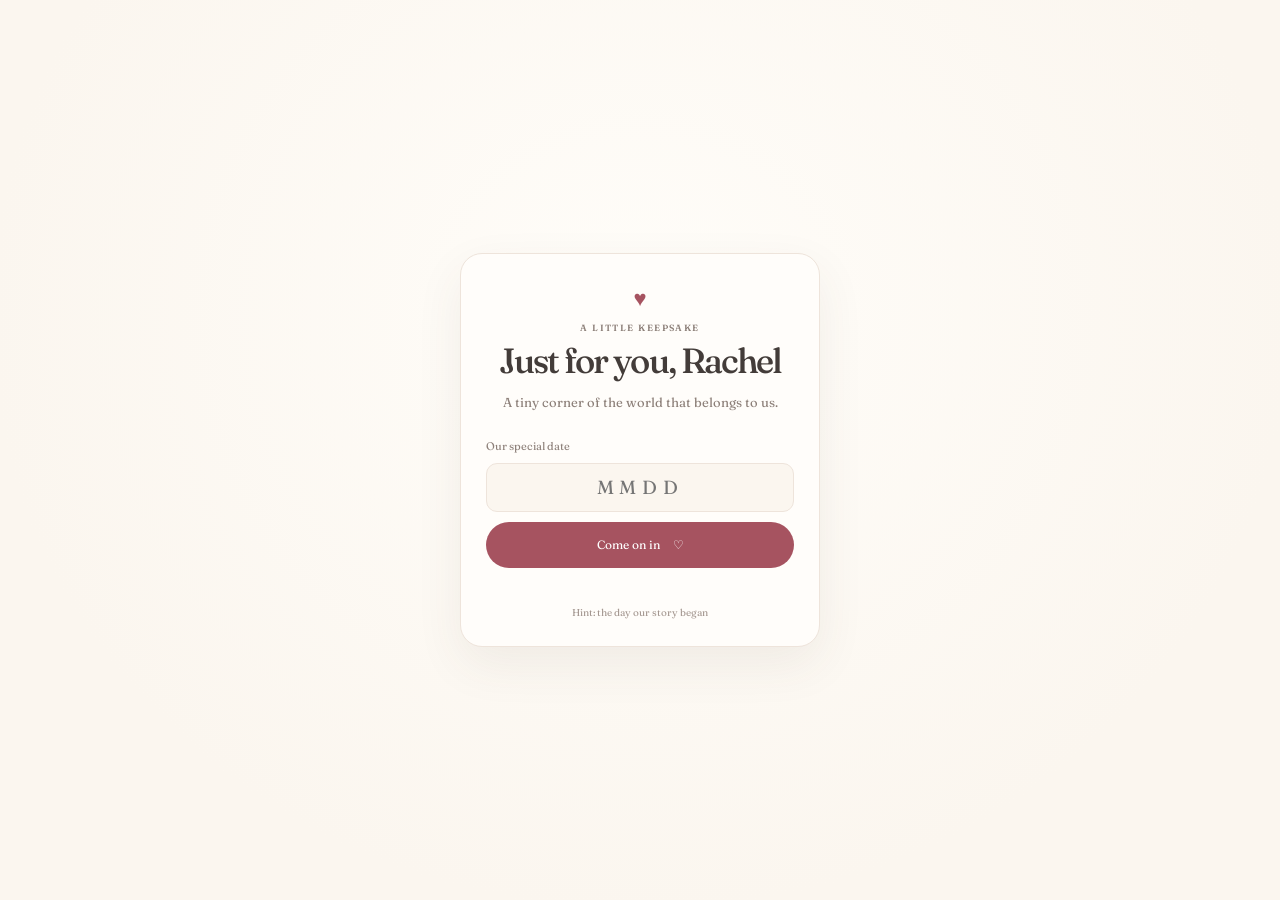
==== index.html @ b6e7bd26 "Add files via upload good" ====
<!doctype html><html lang="en"><head><meta charset="utf-8"><meta name="viewport" content="width=device-width,initial-scale=1,viewport-fit=cover"><meta name="robots" content="noindex,nofollow,noarchive"><meta name="theme-color" content="#fbf6ef"><link rel="manifest" href="manifest.webmanifest"><link rel="icon" href="heart.svg" type="image/svg+xml"><link rel="preconnect" href="https://fonts.googleapis.com"><link rel="preconnect" href="https://fonts.gstatic.com" crossorigin><link href="https://fonts.googleapis.com/css2?family=Caveat:wght@500;600&family=Fraunces:opsz,wght@9..144,400;9..144,500;9..144,600&display=swap" rel="stylesheet"><link rel="stylesheet" href="style.css"><title>A little love note for Rachel</title></head><body>
<div id="gate" class="gate"><div class="gate-card"><span class="tiny-heart">♥</span><p class="eyebrow">A LITTLE KEEPSAKE</p><h1>Just for you, Rachel</h1><p class="gate-copy">A tiny corner of the world that belongs to us.</p><form id="pass-form"><label for="passcode">Our special date</label><input id="passcode" type="password" inputmode="numeric" autocomplete="one-time-code" maxlength="4" placeholder="MMDD" required><button class="button primary" type="submit">Come on in <span>♡</span></button><p id="gate-error" class="error" aria-live="polite"></p></form><p class="gate-foot">Hint: the day our story began</p></div></div>
<div id="app" class="app hidden"><header class="topbar"><a class="wordmark" href="#home" aria-label="Home">r <span>♡</span> &amp; me</a><div class="top-actions"><button id="theme-toggle" class="icon-button" aria-label="Switch color theme">☾</button><button id="install-button" class="icon-button hidden" aria-label="Add to Home Screen">＋</button></div></header><main id="home"><section class="hero"><div class="hero-copy"><p class="eyebrow">A LITTLE PLACE FOR US</p><h1>Hi, Rachel <span class="wave">♡</span></h1><p class="intro">A pocketful of us, whenever you need it.</p></div><div class="days-badge"><span class="badge-heart">♥</span><strong id="days-together">—</strong><span>days together</span></div></section><section class="memory-section"><div class="section-heading"><div><p class="eyebrow">PULLED FROM OUR LITTLE ARCHIVE</p><h2>One of my favorite us moments</h2></div><span class="sparkle">✳</span></div><article id="polaroid" class="polaroid"><div class="photo-wrap"><img id="memory-image" src="" alt="A favorite memory of us"><span id="photo-placeholder" class="photo-placeholder hidden">Your first memory<small>Add your photos to the archive when you're ready</small></span></div><div class="polaroid-caption"><p id="memory-caption" class="handwritten"></p><div class="memory-meta"><time id="memory-date"></time><span id="memory-tag" class="tag"></span></div></div></article><button id="another-button" class="button secondary">Show me another <span>↗</span></button><p class="shuffle-note">A new little memory, every time you visit.</p></section><section class="love-reason"><span class="reason-flower">✿</span><div><p class="eyebrow">TODAY'S LITTLE REMINDER</p><p id="reason-text" class="reason-text"></p></div></section><section class="open-when"><div class="section-heading"><div><p class="eyebrow">A NOTE, WHENEVER YOU NEED ONE</p><h2>Open when…</h2></div><span class="envelope">✉</span></div><div class="note-list" id="note-list"></div><article id="note-paper" class="note-paper hidden"><button id="close-note" class="close-note" aria-label="Close note">×</button><p class="eyebrow">A NOTE FROM ME</p><h3 id="note-title"></h3><p id="note-content" class="note-content"></p><span class="note-signoff">Always yours, ♡</span></article></section><section class="countdown"><p class="eyebrow">OUR NEXT LITTLE MILESTONE</p><p id="countdown-text" class="countdown-text"></p><span class="countdown-heart">♡</span></section><footer><p>Made with all my heart, for you.</p><span>Since October 26, 2024 · <a href="admin.html">Our photo archive</a></span></footer></main><div id="anniversary-modal" class="modal hidden" role="dialog" aria-modal="true"><div class="heart-field"></div><div class="modal-card"><button id="close-modal" class="close-modal" aria-label="Close">×</button><span class="modal-heart">♥</span><p class="eyebrow">ANOTHER PAGE IN OUR STORY</p><h2 id="modal-title"></h2><p id="modal-copy"></p><button id="modal-done" class="button primary">Here's to us <span>♡</span></button></div></div><div id="toast" class="toast" role="status"></div></div><script src="memories.js"></script><script src="app.js"></script><script src="sw-register.js"></script></body></html>
---- style.css ----
:root{--cream:#fbf6ef;--paper:#fffdf9;--ink:#433c39;--muted:#8c7f78;--blush:#e9b4b5;--blush-deep:#a65360;--sage:#99aa91;--blue:#a6b8c6;--line:#eee4db;--shadow:0 18px 48px #51433c13;--font-body:'Fraunces',Georgia,serif;--font-hand:'Caveat',cursive}*{box-sizing:border-box}html{scroll-behavior:smooth}body{margin:0;background:var(--cream);color:var(--ink);font-family:var(--font-body);font-size:15px;-webkit-font-smoothing:antialiased}button,input{font:inherit}button{color:inherit;-webkit-tap-highlight-color:transparent}.hidden{display:none!important}.app{min-height:100svh;padding-bottom:env(safe-area-inset-bottom)}.topbar{height:60px;padding:0 22px;display:flex;align-items:center;justify-content:space-between;max-width:740px;margin:auto}.wordmark{text-decoration:none;color:var(--ink);font-size:17px;font-weight:600;letter-spacing:-.04em}.wordmark span{color:var(--blush-deep)}.top-actions{display:flex;gap:8px}.icon-button{width:38px;height:38px;border:1px solid var(--line);border-radius:50%;background:var(--paper);font-size:18px;cursor:pointer}.app main{max-width:590px;margin:0 auto;padding:15px 22px 40px}.hero{display:flex;align-items:center;justify-content:space-between;padding:28px 1px 32px;gap:12px}.eyebrow{margin:0 0 8px;color:var(--muted);font-size:9px;font-weight:600;letter-spacing:.16em}.hero h1,.gate h1{font-size:clamp(34px,9vw,48px);font-weight:500;letter-spacing:-.055em;line-height:1.05;margin:0}.wave{color:var(--blush-deep);font-size:.7em}.intro{font-size:13px;color:var(--muted);margin:10px 0 0}.days-badge{flex:0 0 83px;width:83px;height:83px;border-radius:50%;background:#f2e4df;display:flex;flex-direction:column;align-items:center;justify-content:center;transform:rotate(6deg);color:var(--blush-deep);line-height:1.1}.badge-heart{font-size:12px}.days-badge strong{font-size:24px;font-weight:500}.days-badge span:last-child{font-size:8px;letter-spacing:.03em}.memory-section{text-align:center}.section-heading{display:flex;align-items:center;justify-content:space-between;text-align:left;margin:0 2px 17px}.section-heading h2{font-size:22px;line-height:1.15;font-weight:500;letter-spacing:-.04em;margin:0}.sparkle,.envelope{color:var(--sage);font-size:24px}.polaroid{width:min(100%,330px);background:var(--paper);padding:12px 12px 14px;margin:0 auto 21px;box-shadow:var(--shadow);transform:rotate(-1.8deg);transition:transform .3s ease}.polaroid.swap{transform:rotate(1.6deg) scale(.99)}.photo-wrap{position:relative;width:100%;aspect-ratio:1/1.03;background:#e8e1d8;overflow:hidden}.photo-wrap img{width:100%;height:100%;object-fit:cover;display:block}.photo-placeholder{position:absolute;inset:0;display:grid;place-content:center;text-align:center;color:#776b63;background:linear-gradient(145deg,#e7d6d1,#c9d5ce);font-family:var(--font-hand);font-size:26px;line-height:1.1;padding:20px}.photo-placeholder small{font-family:var(--font-body);font-size:10px;margin-top:12px;line-height:1.5;max-width:200px}.polaroid-caption{text-align:left;padding:12px 3px 0}.handwritten{font-family:var(--font-hand);font-size:25px;line-height:1.1;margin:0 0 12px;color:#514744}.memory-meta{display:flex;justify-content:space-between;align-items:center;color:var(--muted);font-size:9px;gap:12px}.tag{border-radius:99px;background:#e8eee6;color:#596952;padding:5px 9px;font-size:8px;letter-spacing:.04em}.button{border:0;border-radius:99px;padding:13px 20px;min-height:46px;cursor:pointer;transition:transform .15s,filter .15s}.button:active{transform:scale(.97)}.button span{margin-left:10px}.secondary{background:#e9eeea;color:#526350;font-size:12px}.shuffle-note{font-size:10px;color:var(--muted);margin:10px 0 0}.love-reason{display:flex;gap:15px;align-items:center;margin:46px 0 45px;padding:19px 18px;border:1px solid #e8e3d9;border-radius:16px;background:#f4f1e9}.reason-flower{font-size:26px;color:var(--sage)}.reason-text{font-family:var(--font-hand);font-size:23px;line-height:1.12;margin:0;color:#5d6656}.open-when{margin-bottom:40px}.open-when .section-heading{margin-bottom:15px}.envelope{color:#b67981}.note-list{display:grid;gap:9px}.note-button{width:100%;border:1px solid var(--line);background:var(--paper);border-radius:13px;padding:14px 15px;text-align:left;display:flex;align-items:center;justify-content:space-between;font-size:13px;cursor:pointer;box-shadow:0 3px 10px #51433c06}.note-button span:first-child:before{content:'♡';color:#bd8388;margin-right:12px}.note-button span:last-child{color:var(--muted);font-size:18px}.note-paper{position:relative;margin-top:14px;background:#f2ebdd;padding:23px 21px 20px;border-radius:3px;box-shadow:0 8px 25px #51433c12;animation:paperIn .25s ease}.close-note,.close-modal{position:absolute;right:13px;top:10px;border:0;background:none;font-size:23px;color:var(--muted);cursor:pointer}.note-paper h3{font-family:var(--font-hand);font-size:28px;font-weight:500;margin:0 0 9px}.note-content{font-size:14px;line-height:1.7;margin:0}.note-signoff{display:block;text-align:right;font-family:var(--font-hand);font-size:21px;color:var(--blush-deep);margin-top:14px}.countdown{position:relative;text-align:center;border-top:1px solid var(--line);border-bottom:1px solid var(--line);padding:22px 35px;margin:40px 0 25px}.countdown-text{font-size:16px;margin:0}.countdown-text strong{font-weight:600;color:var(--blush-deep)}.countdown-heart{position:absolute;right:8px;bottom:17px;color:var(--blush);font-size:22px}footer{text-align:center;padding:10px 0 24px;color:var(--muted)}footer p{font-family:var(--font-hand);font-size:22px;margin:0 0 5px;color:#70655f}footer span{font-size:9px}footer a{color:inherit}.gate{position:fixed;inset:0;z-index:20;background:radial-gradient(ellipse at 50% 35%,#fffdf9 0,#fbf6ef 72%);display:grid;place-items:center;padding:24px;padding-bottom:calc(24px + env(safe-area-inset-bottom))}.gate-card{width:min(100%,360px);text-align:center;padding:30px 25px 27px;border:1px solid var(--line);border-radius:22px;background:#fffdfa;box-shadow:var(--shadow)}.tiny-heart{font-size:22px;color:var(--blush-deep)}.gate .eyebrow{margin:10px 0 10px}.gate h1{font-size:35px}.gate-copy{color:var(--muted);font-size:13px;line-height:1.6;margin:12px 0 26px}.gate form{display:grid;gap:10px;text-align:left}.gate label{font-size:11px;color:var(--muted)}.gate input{height:49px;border:1px solid var(--line);border-radius:11px;background:var(--cream);padding:0 15px;text-align:center;letter-spacing:.3em;font-size:19px;color:var(--ink);outline:none}.gate input:focus{border-color:var(--blush)}.primary{background:var(--blush-deep);color:#fff;font-size:12px}.error{min-height:15px;margin:0;text-align:center;color:#a65360;font-size:11px}.gate-foot{margin:13px 0 0;color:#a49790;font-size:10px}.modal{position:fixed;inset:0;z-index:15;background:#433c39a8;display:grid;place-items:center;padding:25px;overflow:hidden}.modal-card{position:relative;z-index:2;width:min(100%,355px);border-radius:22px;background:var(--paper);box-shadow:0 22px 65px #241d1b40;text-align:center;padding:38px 24px 27px;animation:paperIn .35s ease}.modal-heart{display:block;font-size:33px;color:var(--blush-deep);margin-bottom:13px}.modal-card h2{font-size:30px;font-weight:500;letter-spacing:-.04em;margin:7px 0 9px}.modal-card>p:not(.eyebrow){color:var(--muted);font-size:13px;line-height:1.7;margin:0 auto 22px;max-width:255px}.modal-card .button{min-width:160px}.heart-field{position:absolute;inset:0;pointer-events:none;overflow:hidden}.float-heart{position:absolute;bottom:-30px;color:#f5c5c6;opacity:0;animation:floatUp 4.5s ease-in forwards}.toast{position:fixed;bottom:calc(20px + env(safe-area-inset-bottom));left:50%;transform:translate(-50%,15px);padding:10px 16px;background:#433c39;color:white;border-radius:99px;font-size:11px;opacity:0;transition:.25s;pointer-events:none;white-space:nowrap}.toast.show{opacity:1;transform:translate(-50%,0)}@keyframes floatUp{0%{transform:translateY(0) rotate(0);opacity:0}15%{opacity:.75}100%{transform:translateY(-110vh) rotate(40deg);opacity:0}}@keyframes paperIn{from{opacity:0;transform:translateY(8px)}to{opacity:1;transform:translateY(0)}}
body.dark{--cream:#242321;--paper:#302d2b;--ink:#f4ece4;--muted:#b7a99f;--line:#48413d;--shadow:0 18px 48px #0003;--blush-deep:#e19ba2}body.dark .wordmark{color:var(--ink)}body.dark .days-badge{background:#493b3c}body.dark .tag{background:#3b493b;color:#c4d4ba}body.dark .love-reason{background:#30342e;border-color:#45473f}body.dark .reason-text{color:#d1dbc7}body.dark .secondary{background:#394139;color:#d4dfcc}body.dark .photo-placeholder{background:linear-gradient(145deg,#5b484b,#45534d);color:#f3e7dc}body.dark .note-paper{background:#39332b}body.dark .gate{background:#242321}body.dark .gate-card{background:#302d2b}body.dark .gate input{background:#242321;color:var(--ink)}@media(min-width:650px){.topbar{height:72px}.app main{padding-top:30px}.hero{padding-top:26px}.polaroid{width:350px}}
@media(prefers-reduced-motion:reduce){*,*::before,*::after{animation-duration:.01ms!important;animation-iteration-count:1!important;scroll-behavior:auto!important;transition-duration:.01ms!important}}
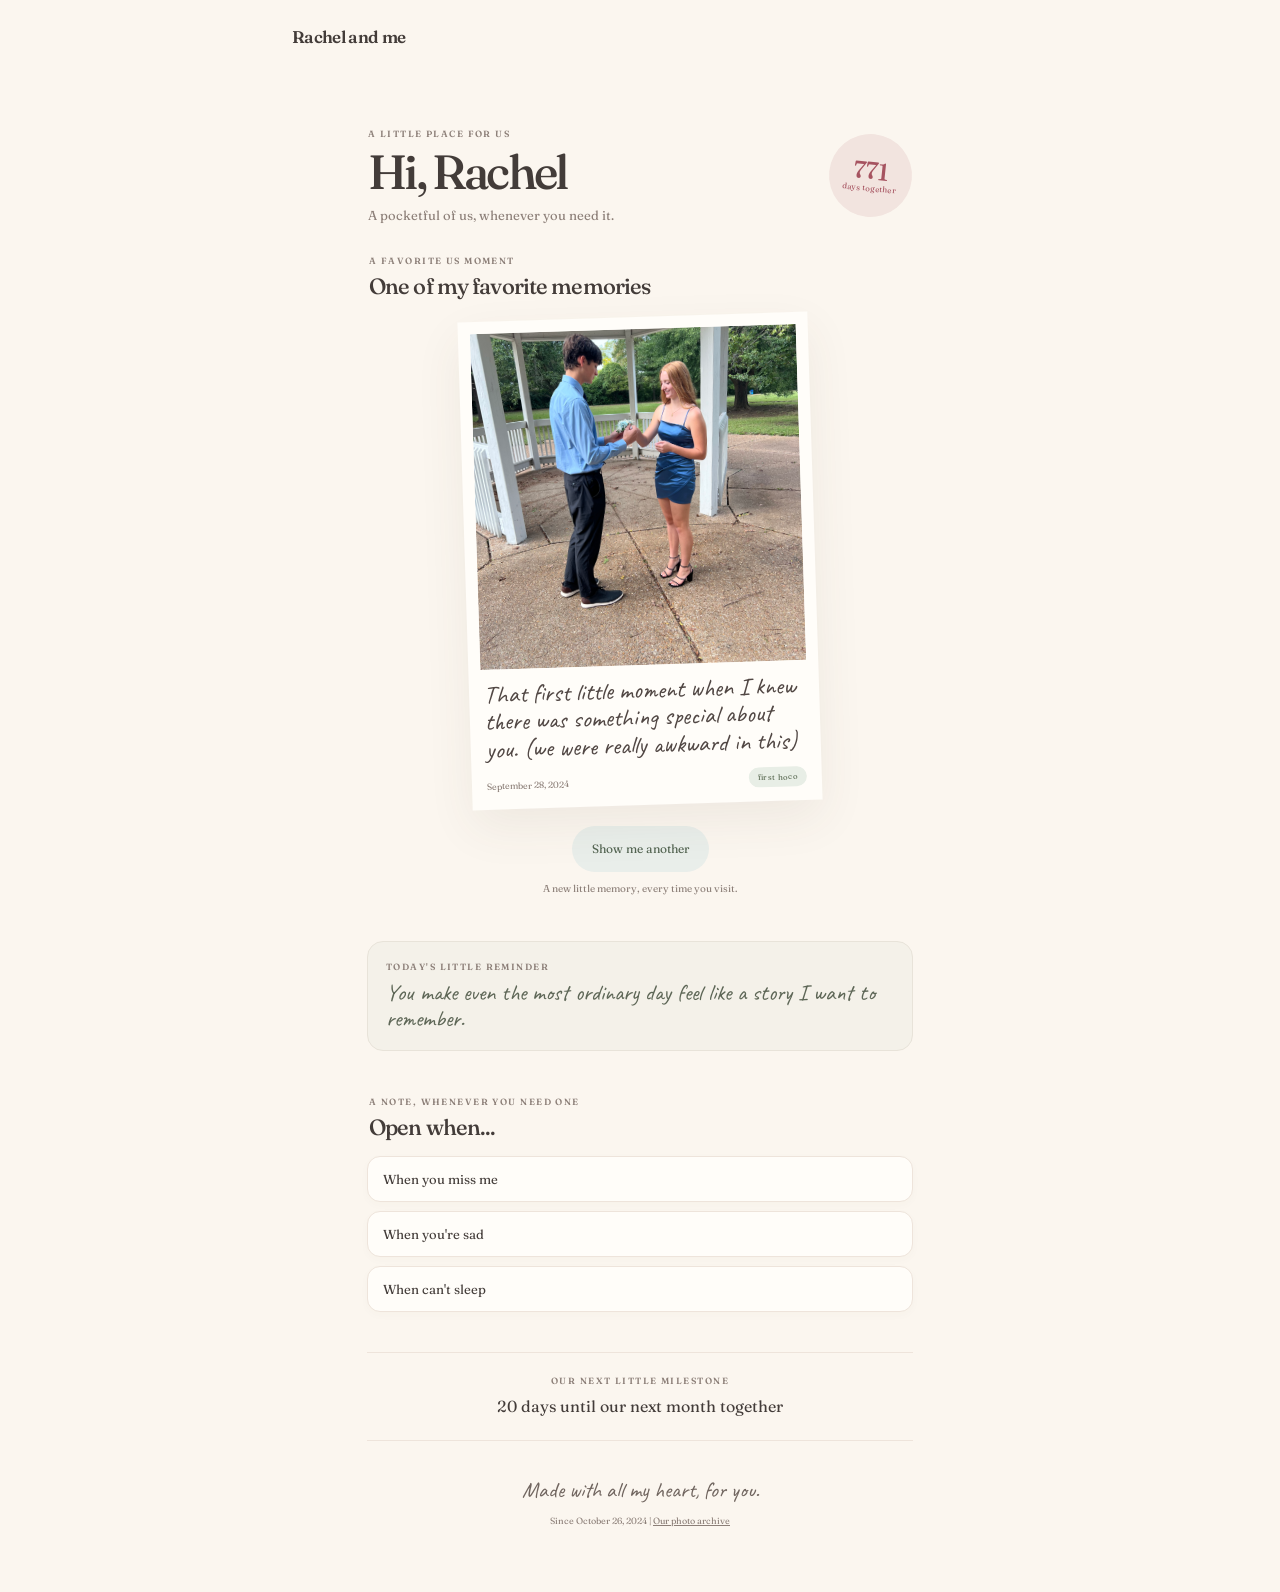
==== commit 9f70be81: "done" ====
--- a/index.html
+++ b/index.html
@@ -1,5 +1,88 @@
-<!doctype html><html lang="en"><head><meta charset="utf-8"><meta name="viewport" content="width=device-width,initial-scale=1,viewport-fit=cover"><meta name="robots" content="noindex,nofollow,noarchive"><meta name="theme-color" content="#fbf6ef"><link rel="manifest" href="manifest.webmanifest"><link rel="icon" href="heart.svg" type="image/svg+xml"><link rel="preconnect" href="https://fonts.googleapis.com"><link rel="preconnect" href="https://fonts.gstatic.com" crossorigin><link href="https://fonts.googleapis.com/css2?family=Caveat:wght@500;600&family=Fraunces:opsz,wght@9..144,400;9..144,500;9..144,600&display=swap" rel="stylesheet"><link rel="stylesheet" href="style.css"><title>A little love note for Rachel</title></head><body>
-<div id="gate" class="gate"><div class="gate-card"><span class="tiny-heart">♥</span><p class="eyebrow">A LITTLE KEEPSAKE</p><h1>Just for you, Rachel</h1><p class="gate-copy">A tiny corner of the world that belongs to us.</p><form id="pass-form"><label for="passcode">Our special date</label><input id="passcode" type="password" inputmode="numeric" autocomplete="one-time-code" maxlength="4" placeholder="MMDD" required><button class="button primary" type="submit">Come on in <span>♡</span></button><p id="gate-error" class="error" aria-live="polite"></p></form><p class="gate-foot">Hint: the day our story began</p></div></div>
-<div id="app" class="app hidden"><header class="topbar"><a class="wordmark" href="#home" aria-label="Home">r <span>♡</span> &amp; me</a><div class="top-actions"><button id="theme-toggle" class="icon-button" aria-label="Switch color theme">☾</button><button id="install-button" class="icon-button hidden" aria-label="Add to Home Screen">＋</button></div></header><main id="home"><section class="hero"><div class="hero-copy"><p class="eyebrow">A LITTLE PLACE FOR US</p><h1>Hi, Rachel <span class="wave">♡</span></h1><p class="intro">A pocketful of us, whenever you need it.</p></div><div class="days-badge"><span class="badge-heart">♥</span><strong id="days-together">—</strong><span>days together</span></div></section><section class="memory-section"><div class="section-heading"><div><p class="eyebrow">PULLED FROM OUR LITTLE ARCHIVE</p><h2>One of my favorite us moments</h2></div><span class="sparkle">✳</span></div><article id="polaroid" class="polaroid"><div class="photo-wrap"><img id="memory-image" src="" alt="A favorite memory of us"><span id="photo-placeholder" class="photo-placeholder hidden">Your first memory<small>Add your photos to the archive when you're ready</small></span></div><div class="polaroid-caption"><p id="memory-caption" class="handwritten"></p><div class="memory-meta"><time id="memory-date"></time><span id="memory-tag" class="tag"></span></div></div></article><button id="another-button" class="button secondary">Show me another <span>↗</span></button><p class="shuffle-note">A new little memory, every time you visit.</p></section><section class="love-reason"><span class="reason-flower">✿</span><div><p class="eyebrow">TODAY'S LITTLE REMINDER</p><p id="reason-text" class="reason-text"></p></div></section><section class="open-when"><div class="section-heading"><div><p class="eyebrow">A NOTE, WHENEVER YOU NEED ONE</p><h2>Open when…</h2></div><span class="envelope">✉</span></div><div class="note-list" id="note-list"></div><article id="note-paper" class="note-paper hidden"><button id="close-note" class="close-note" aria-label="Close note">×</button><p class="eyebrow">A NOTE FROM ME</p><h3 id="note-title"></h3><p id="note-content" class="note-content"></p><span class="note-signoff">Always yours, ♡</span></article></section><section class="countdown"><p class="eyebrow">OUR NEXT LITTLE MILESTONE</p><p id="countdown-text" class="countdown-text"></p><span class="countdown-heart">♡</span></section><footer><p>Made with all my heart, for you.</p><span>Since October 26, 2024 · <a href="admin.html">Our photo archive</a></span></footer></main><div id="anniversary-modal" class="modal hidden" role="dialog" aria-modal="true"><div class="heart-field"></div><div class="modal-card"><button id="close-modal" class="close-modal" aria-label="Close">×</button><span class="modal-heart">♥</span><p class="eyebrow">ANOTHER PAGE IN OUR STORY</p><h2 id="modal-title"></h2><p id="modal-copy"></p><button id="modal-done" class="button primary">Here's to us <span>♡</span></button></div></div><div id="toast" class="toast" role="status"></div></div><script src="memories.js"></script><script src="app.js"></script><script src="sw-register.js"></script></body></html>
+<!doctype html>
+<html lang="en">
+<head>
+  <meta charset="utf-8">
+  <meta name="viewport" content="width=device-width,initial-scale=1,viewport-fit=cover">
+  <meta name="robots" content="noindex,nofollow,noarchive">
+  <meta name="theme-color" content="#fbf6ef">
+  <link rel="manifest" href="manifest.webmanifest">
+  <link rel="icon" href="heart.svg" type="image/svg+xml">
+  <link rel="preconnect" href="https://fonts.googleapis.com">
+  <link rel="preconnect" href="https://fonts.gstatic.com" crossorigin>
+  <link href="https://fonts.googleapis.com/css2?family=Caveat:wght@500;600&family=Fraunces:opsz,wght@9..144,400;9..144,500;9..144,600&display=swap" rel="stylesheet">
+  <link rel="stylesheet" href="style.css">
+  <title>A little love note for Rachel</title>
+</head>
+<body>
+  <div id="app" class="app">
+    <header class="topbar">
+      <a class="wordmark" href="#home" aria-label="Home">Rachel and me</a>
+      <button id="install-button" class="install-button hidden" aria-label="Install this keepsake">Add to Home Screen</button>
+    </header>
+    <main id="home">
+      <section class="hero">
+        <div class="hero-copy">
+          <p class="eyebrow">A LITTLE PLACE FOR US</p>
+          <h1>Hi, Rachel</h1>
+          <p class="intro">A pocketful of us, whenever you need it.</p>
+        </div>
+        <div class="days-badge"><strong id="days-together">-</strong><span>days together</span></div>
+      </section>
+      <section class="memory-section">
+        <div class="section-heading">
+          <div><p class="eyebrow">A FAVORITE US MOMENT</p><h2>One of my favorite memories</h2></div>
+        </div>
+        <article id="polaroid" class="polaroid">
+          <div class="photo-wrap">
+            <img id="memory-image" src="" alt="A favorite memory of us">
+            <span id="photo-placeholder" class="photo-placeholder hidden">Your first memory<small>Add photos to the archive when you are ready</small></span>
+          </div>
+          <div class="polaroid-caption">
+            <p id="memory-caption" class="handwritten"></p>
+            <div class="memory-meta"><time id="memory-date"></time><span id="memory-tag" class="tag"></span></div>
+          </div>
+        </article>
+        <button id="another-button" class="button secondary">Show me another</button>
+        <p class="shuffle-note">A new little memory, every time you visit.</p>
+      </section>
+      <section class="love-reason">
+        <div><p class="eyebrow">TODAY'S LITTLE REMINDER</p><p id="reason-text" class="reason-text"></p></div>
+      </section>
+      <section class="open-when">
+        <div class="section-heading">
+          <div><p class="eyebrow">A NOTE, WHENEVER YOU NEED ONE</p><h2>Open when...</h2></div>
+        </div>
+        <div class="note-list" id="note-list"></div>
+        <article id="note-paper" class="note-paper hidden">
+          <button id="close-note" class="close-note" aria-label="Close note">Close</button>
+          <p class="eyebrow">A NOTE FROM ME</p><h3 id="note-title"></h3>
+          <p id="note-content" class="note-content"></p>
+          <span class="note-signoff">Always yours</span>
+        </article>
+      </section>
+      <section class="countdown">
+        <p class="eyebrow">OUR NEXT LITTLE MILESTONE</p>
+        <p id="countdown-text" class="countdown-text"></p>
+      </section>
+      <footer>
+        <p>Made with all my heart, for you.</p>
+        <span>Since October 26, 2024 | <a href="admin.html">Our photo archive</a></span>
+      </footer>
+    </main>
+    <div id="anniversary-modal" class="modal hidden" role="dialog" aria-modal="true" aria-labelledby="modal-title">
+      <div class="heart-field" aria-hidden="true"></div>
+      <div class="modal-card">
+        <button id="close-modal" class="close-modal" aria-label="Close anniversary message">Close</button>
+        <p class="eyebrow">ANOTHER PAGE IN OUR STORY</p>
+        <h2 id="modal-title"></h2><p id="modal-copy"></p>
+        <button id="modal-done" class="button primary">Here's to us</button>
+      </div>
+    </div>
+    <div id="toast" class="toast" role="status"></div>
+  </div>
+  <script src="memories.js"></script>
+  <script src="app.js"></script>
+  <script src="sw-register.js"></script>
+</body>
+</html>
 
-
--- a/style.css
+++ b/style.css
@@ -1,3 +1,232 @@
-:root{--cream:#fbf6ef;--paper:#fffdf9;--ink:#433c39;--muted:#8c7f78;--blush:#e9b4b5;--blush-deep:#a65360;--sage:#99aa91;--blue:#a6b8c6;--line:#eee4db;--shadow:0 18px 48px #51433c13;--font-body:'Fraunces',Georgia,serif;--font-hand:'Caveat',cursive}*{box-sizing:border-box}html{scroll-behavior:smooth}body{margin:0;background:var(--cream);color:var(--ink);font-family:var(--font-body);font-size:15px;-webkit-font-smoothing:antialiased}button,input{font:inherit}button{color:inherit;-webkit-tap-highlight-color:transparent}.hidden{display:none!important}.app{min-height:100svh;padding-bottom:env(safe-area-inset-bottom)}.topbar{height:60px;padding:0 22px;display:flex;align-items:center;justify-content:space-between;max-width:740px;margin:auto}.wordmark{text-decoration:none;color:var(--ink);font-size:17px;font-weight:600;letter-spacing:-.04em}.wordmark span{color:var(--blush-deep)}.top-actions{display:flex;gap:8px}.icon-button{width:38px;height:38px;border:1px solid var(--line);border-radius:50%;background:var(--paper);font-size:18px;cursor:pointer}.app main{max-width:590px;margin:0 auto;padding:15px 22px 40px}.hero{display:flex;align-items:center;justify-content:space-between;padding:28px 1px 32px;gap:12px}.eyebrow{margin:0 0 8px;color:var(--muted);font-size:9px;font-weight:600;letter-spacing:.16em}.hero h1,.gate h1{font-size:clamp(34px,9vw,48px);font-weight:500;letter-spacing:-.055em;line-height:1.05;margin:0}.wave{color:var(--blush-deep);font-size:.7em}.intro{font-size:13px;color:var(--muted);margin:10px 0 0}.days-badge{flex:0 0 83px;width:83px;height:83px;border-radius:50%;background:#f2e4df;display:flex;flex-direction:column;align-items:center;justify-content:center;transform:rotate(6deg);color:var(--blush-deep);line-height:1.1}.badge-heart{font-size:12px}.days-badge strong{font-size:24px;font-weight:500}.days-badge span:last-child{font-size:8px;letter-spacing:.03em}.memory-section{text-align:center}.section-heading{display:flex;align-items:center;justify-content:space-between;text-align:left;margin:0 2px 17px}.section-heading h2{font-size:22px;line-height:1.15;font-weight:500;letter-spacing:-.04em;margin:0}.sparkle,.envelope{color:var(--sage);font-size:24px}.polaroid{width:min(100%,330px);background:var(--paper);padding:12px 12px 14px;margin:0 auto 21px;box-shadow:var(--shadow);transform:rotate(-1.8deg);transition:transform .3s ease}.polaroid.swap{transform:rotate(1.6deg) scale(.99)}.photo-wrap{position:relative;width:100%;aspect-ratio:1/1.03;background:#e8e1d8;overflow:hidden}.photo-wrap img{width:100%;height:100%;object-fit:cover;display:block}.photo-placeholder{position:absolute;inset:0;display:grid;place-content:center;text-align:center;color:#776b63;background:linear-gradient(145deg,#e7d6d1,#c9d5ce);font-family:var(--font-hand);font-size:26px;line-height:1.1;padding:20px}.photo-placeholder small{font-family:var(--font-body);font-size:10px;margin-top:12px;line-height:1.5;max-width:200px}.polaroid-caption{text-align:left;padding:12px 3px 0}.handwritten{font-family:var(--font-hand);font-size:25px;line-height:1.1;margin:0 0 12px;color:#514744}.memory-meta{display:flex;justify-content:space-between;align-items:center;color:var(--muted);font-size:9px;gap:12px}.tag{border-radius:99px;background:#e8eee6;color:#596952;padding:5px 9px;font-size:8px;letter-spacing:.04em}.button{border:0;border-radius:99px;padding:13px 20px;min-height:46px;cursor:pointer;transition:transform .15s,filter .15s}.button:active{transform:scale(.97)}.button span{margin-left:10px}.secondary{background:#e9eeea;color:#526350;font-size:12px}.shuffle-note{font-size:10px;color:var(--muted);margin:10px 0 0}.love-reason{display:flex;gap:15px;align-items:center;margin:46px 0 45px;padding:19px 18px;border:1px solid #e8e3d9;border-radius:16px;background:#f4f1e9}.reason-flower{font-size:26px;color:var(--sage)}.reason-text{font-family:var(--font-hand);font-size:23px;line-height:1.12;margin:0;color:#5d6656}.open-when{margin-bottom:40px}.open-when .section-heading{margin-bottom:15px}.envelope{color:#b67981}.note-list{display:grid;gap:9px}.note-button{width:100%;border:1px solid var(--line);background:var(--paper);border-radius:13px;padding:14px 15px;text-align:left;display:flex;align-items:center;justify-content:space-between;font-size:13px;cursor:pointer;box-shadow:0 3px 10px #51433c06}.note-button span:first-child:before{content:'♡';color:#bd8388;margin-right:12px}.note-button span:last-child{color:var(--muted);font-size:18px}.note-paper{position:relative;margin-top:14px;background:#f2ebdd;padding:23px 21px 20px;border-radius:3px;box-shadow:0 8px 25px #51433c12;animation:paperIn .25s ease}.close-note,.close-modal{position:absolute;right:13px;top:10px;border:0;background:none;font-size:23px;color:var(--muted);cursor:pointer}.note-paper h3{font-family:var(--font-hand);font-size:28px;font-weight:500;margin:0 0 9px}.note-content{font-size:14px;line-height:1.7;margin:0}.note-signoff{display:block;text-align:right;font-family:var(--font-hand);font-size:21px;color:var(--blush-deep);margin-top:14px}.countdown{position:relative;text-align:center;border-top:1px solid var(--line);border-bottom:1px solid var(--line);padding:22px 35px;margin:40px 0 25px}.countdown-text{font-size:16px;margin:0}.countdown-text strong{font-weight:600;color:var(--blush-deep)}.countdown-heart{position:absolute;right:8px;bottom:17px;color:var(--blush);font-size:22px}footer{text-align:center;padding:10px 0 24px;color:var(--muted)}footer p{font-family:var(--font-hand);font-size:22px;margin:0 0 5px;color:#70655f}footer span{font-size:9px}footer a{color:inherit}.gate{position:fixed;inset:0;z-index:20;background:radial-gradient(ellipse at 50% 35%,#fffdf9 0,#fbf6ef 72%);display:grid;place-items:center;padding:24px;padding-bottom:calc(24px + env(safe-area-inset-bottom))}.gate-card{width:min(100%,360px);text-align:center;padding:30px 25px 27px;border:1px solid var(--line);border-radius:22px;background:#fffdfa;box-shadow:var(--shadow)}.tiny-heart{font-size:22px;color:var(--blush-deep)}.gate .eyebrow{margin:10px 0 10px}.gate h1{font-size:35px}.gate-copy{color:var(--muted);font-size:13px;line-height:1.6;margin:12px 0 26px}.gate form{display:grid;gap:10px;text-align:left}.gate label{font-size:11px;color:var(--muted)}.gate input{height:49px;border:1px solid var(--line);border-radius:11px;background:var(--cream);padding:0 15px;text-align:center;letter-spacing:.3em;font-size:19px;color:var(--ink);outline:none}.gate input:focus{border-color:var(--blush)}.primary{background:var(--blush-deep);color:#fff;font-size:12px}.error{min-height:15px;margin:0;text-align:center;color:#a65360;font-size:11px}.gate-foot{margin:13px 0 0;color:#a49790;font-size:10px}.modal{position:fixed;inset:0;z-index:15;background:#433c39a8;display:grid;place-items:center;padding:25px;overflow:hidden}.modal-card{position:relative;z-index:2;width:min(100%,355px);border-radius:22px;background:var(--paper);box-shadow:0 22px 65px #241d1b40;text-align:center;padding:38px 24px 27px;animation:paperIn .35s ease}.modal-heart{display:block;font-size:33px;color:var(--blush-deep);margin-bottom:13px}.modal-card h2{font-size:30px;font-weight:500;letter-spacing:-.04em;margin:7px 0 9px}.modal-card>p:not(.eyebrow){color:var(--muted);font-size:13px;line-height:1.7;margin:0 auto 22px;max-width:255px}.modal-card .button{min-width:160px}.heart-field{position:absolute;inset:0;pointer-events:none;overflow:hidden}.float-heart{position:absolute;bottom:-30px;color:#f5c5c6;opacity:0;animation:floatUp 4.5s ease-in forwards}.toast{position:fixed;bottom:calc(20px + env(safe-area-inset-bottom));left:50%;transform:translate(-50%,15px);padding:10px 16px;background:#433c39;color:white;border-radius:99px;font-size:11px;opacity:0;transition:.25s;pointer-events:none;white-space:nowrap}.toast.show{opacity:1;transform:translate(-50%,0)}@keyframes floatUp{0%{transform:translateY(0) rotate(0);opacity:0}15%{opacity:.75}100%{transform:translateY(-110vh) rotate(40deg);opacity:0}}@keyframes paperIn{from{opacity:0;transform:translateY(8px)}to{opacity:1;transform:translateY(0)}}
-body.dark{--cream:#242321;--paper:#302d2b;--ink:#f4ece4;--muted:#b7a99f;--line:#48413d;--shadow:0 18px 48px #0003;--blush-deep:#e19ba2}body.dark .wordmark{color:var(--ink)}body.dark .days-badge{background:#493b3c}body.dark .tag{background:#3b493b;color:#c4d4ba}body.dark .love-reason{background:#30342e;border-color:#45473f}body.dark .reason-text{color:#d1dbc7}body.dark .secondary{background:#394139;color:#d4dfcc}body.dark .photo-placeholder{background:linear-gradient(145deg,#5b484b,#45534d);color:#f3e7dc}body.dark .note-paper{background:#39332b}body.dark .gate{background:#242321}body.dark .gate-card{background:#302d2b}body.dark .gate input{background:#242321;color:var(--ink)}@media(min-width:650px){.topbar{height:72px}.app main{padding-top:30px}.hero{padding-top:26px}.polaroid{width:350px}}
-@media(prefers-reduced-motion:reduce){*,*::before,*::after{animation-duration:.01ms!important;animation-iteration-count:1!important;scroll-behavior:auto!important;transition-duration:.01ms!important}}
+:root {
+  --cream: #fbf6ef;
+  --paper: #fffdf9;
+  --ink: #433c39;
+  --muted: #8c7f78;
+  --blush: #e9b4b5;
+  --blush-deep: #a65360;
+  --sage: #99aa91;
+  --line: #eee4db;
+  --shadow: 0 18px 48px #51433c13;
+  --font-body: 'Fraunces', Georgia, serif;
+  --font-hand: 'Caveat', cursive;
+}
+
+* { box-sizing: border-box; }
+html { scroll-behavior: smooth; }
+body {
+  margin: 0;
+  background: var(--cream);
+  color: var(--ink);
+  font-family: var(--font-body);
+  font-size: 15px;
+  -webkit-font-smoothing: antialiased;
+}
+button, input { font: inherit; }
+button { color: inherit; -webkit-tap-highlight-color: transparent; }
+.hidden { display: none !important; }
+.app { min-height: 100svh; padding-bottom: env(safe-area-inset-bottom); }
+.topbar {
+  min-height: calc(60px + env(safe-area-inset-top));
+  padding: env(safe-area-inset-top) 22px 0;
+  display: flex;
+  align-items: center;
+  justify-content: space-between;
+  max-width: 740px;
+  margin: auto;
+}
+.wordmark { text-decoration: none; color: var(--ink); font-size: 17px; font-weight: 600; letter-spacing: -.04em; }
+.install-button {
+  border: 1px solid var(--line);
+  border-radius: 99px;
+  background: var(--paper);
+  padding: 9px 13px;
+  color: var(--muted);
+  font-size: 11px;
+}
+.app main { max-width: 590px; margin: 0 auto; padding: 15px 22px 40px; }
+.eyebrow { margin: 0 0 8px; color: var(--muted); font-size: 9px; font-weight: 600; letter-spacing: .16em; }
+.hero { display: flex; align-items: center; justify-content: space-between; padding: 28px 1px 32px; gap: 12px; }
+.hero h1 { font-size: clamp(34px, 9vw, 48px); font-weight: 500; letter-spacing: -.055em; line-height: 1.05; margin: 0; }
+.intro { font-size: 13px; color: var(--muted); margin: 10px 0 0; }
+.days-badge {
+  flex: 0 0 83px;
+  width: 83px;
+  height: 83px;
+  border-radius: 50%;
+  background: #f2e4df;
+  display: flex;
+  flex-direction: column;
+  align-items: center;
+  justify-content: center;
+  transform: rotate(6deg);
+  color: var(--blush-deep);
+  line-height: 1.1;
+}
+.days-badge strong { font-size: 24px; font-weight: 500; }
+.days-badge span { font-size: 8px; letter-spacing: .03em; }
+.memory-section { text-align: center; }
+.section-heading { display: flex; align-items: center; justify-content: space-between; text-align: left; margin: 0 2px 17px; }
+.section-heading h2 { font-size: 22px; line-height: 1.15; font-weight: 500; letter-spacing: -.04em; margin: 0; }
+.polaroid {
+  width: min(100%, 330px);
+  background: var(--paper);
+  padding: 12px 12px 14px;
+  margin: 0 auto 21px;
+  box-shadow: var(--shadow);
+  transform: rotate(-1.8deg);
+  transition: transform .3s ease;
+}
+.polaroid.swap { transform: rotate(1.6deg) scale(.99); }
+.photo-wrap { position: relative; width: 100%; aspect-ratio: 1 / 1.03; background: #e8e1d8; overflow: hidden; }
+.photo-wrap img { width: 100%; height: 100%; object-fit: cover; display: block; }
+.photo-placeholder {
+  position: absolute;
+  inset: 0;
+  display: grid;
+  place-content: center;
+  text-align: center;
+  color: #776b63;
+  background: linear-gradient(145deg, #e7d6d1, #c9d5ce);
+  font-family: var(--font-hand);
+  font-size: 26px;
+  line-height: 1.1;
+  padding: 20px;
+}
+.photo-placeholder small { font-family: var(--font-body); font-size: 10px; margin-top: 12px; line-height: 1.5; max-width: 200px; }
+.polaroid-caption { text-align: left; padding: 12px 3px 0; }
+.handwritten { font-family: var(--font-hand); font-size: 25px; line-height: 1.1; margin: 0 0 12px; color: #514744; }
+.memory-meta { display: flex; justify-content: space-between; align-items: center; color: var(--muted); font-size: 9px; gap: 12px; }
+.tag { border-radius: 99px; background: #e8eee6; color: #596952; padding: 5px 9px; font-size: 8px; letter-spacing: .04em; }
+.button { border: 0; border-radius: 99px; padding: 13px 20px; min-height: 46px; cursor: pointer; transition: transform .15s, filter .15s; }
+.button:active { transform: scale(.97); }
+.secondary { background: #e9eeea; color: #526350; font-size: 12px; }
+.primary { background: var(--blush-deep); color: #fff; font-size: 12px; }
+.shuffle-note { font-size: 10px; color: var(--muted); margin: 10px 0 0; }
+.love-reason {
+  margin: 46px 0 45px;
+  padding: 19px 18px;
+  border: 1px solid #e8e3d9;
+  border-radius: 16px;
+  background: #f4f1e9;
+}
+.reason-text { font-family: var(--font-hand); font-size: 23px; line-height: 1.12; margin: 0; color: #5d6656; }
+.open-when { margin-bottom: 40px; }
+.open-when .section-heading { margin-bottom: 15px; }
+.note-list { display: grid; gap: 9px; }
+.note-button {
+  width: 100%;
+  border: 1px solid var(--line);
+  background: var(--paper);
+  border-radius: 13px;
+  padding: 14px 15px;
+  text-align: left;
+  font-size: 13px;
+  cursor: pointer;
+  box-shadow: 0 3px 10px #51433c06;
+}
+.note-paper { position: relative; margin-top: 14px; background: #f2ebdd; padding: 44px 21px 20px; border-radius: 3px; box-shadow: 0 8px 25px #51433c12; animation: paperIn .25s ease; }
+.close-note, .close-modal {
+  position: absolute;
+  right: 13px;
+  top: 10px;
+  border: 0;
+  background: none;
+  padding: 6px 8px;
+  font-size: 11px;
+  color: var(--muted);
+  cursor: pointer;
+}
+.note-paper h3 { font-family: var(--font-hand); font-size: 28px; font-weight: 500; margin: 0 0 9px; }
+.note-content { font-size: 14px; line-height: 1.7; margin: 0; }
+.note-signoff { display: block; text-align: right; font-family: var(--font-hand); font-size: 21px; color: var(--blush-deep); margin-top: 14px; }
+.countdown { text-align: center; border-top: 1px solid var(--line); border-bottom: 1px solid var(--line); padding: 22px 12px; margin: 40px 0 25px; }
+.countdown-text { font-size: 16px; line-height: 1.5; margin: 0; }
+.countdown-text strong { font-weight: 600; color: var(--blush-deep); }
+footer { text-align: center; padding: 10px 0 24px; color: var(--muted); }
+footer p { font-family: var(--font-hand); font-size: 22px; margin: 0 0 5px; color: #70655f; }
+footer span { font-size: 9px; }
+footer a { color: inherit; }
+.modal {
+  position: fixed;
+  inset: 0;
+  z-index: 15;
+  background: #433c39a8;
+  display: grid;
+  place-items: center;
+  padding: 25px;
+  overflow: hidden;
+}
+.modal-card {
+  position: relative;
+  z-index: 2;
+  width: min(100%, 355px);
+  border-radius: 22px;
+  background: var(--paper);
+  box-shadow: 0 22px 65px #241d1b40;
+  text-align: center;
+  padding: 44px 24px 27px;
+  animation: paperIn .35s ease;
+}
+.modal-card h2 { font-size: 30px; font-weight: 500; letter-spacing: -.04em; margin: 7px 0 9px; }
+.modal-card > p:not(.eyebrow) { color: var(--muted); font-size: 13px; line-height: 1.7; margin: 0 auto 22px; max-width: 255px; }
+.modal-card .button { min-width: 160px; }
+.heart-field { position: absolute; inset: 0; pointer-events: none; overflow: hidden; }
+.float-heart {
+  position: absolute;
+  bottom: -30px;
+  width: 13px;
+  height: 13px;
+  background: #f5c5c6;
+  opacity: 0;
+  transform: rotate(-45deg);
+  animation: floatUp 4.5s ease-in forwards;
+}
+.float-heart::before, .float-heart::after {
+  content: '';
+  position: absolute;
+  width: 13px;
+  height: 13px;
+  border-radius: 50%;
+  background: inherit;
+}
+.float-heart::before { top: -6px; left: 0; }
+.float-heart::after { top: 0; left: 6px; }
+.toast {
+  position: fixed;
+  bottom: calc(20px + env(safe-area-inset-bottom));
+  left: 50%;
+  transform: translate(-50%, 15px);
+  padding: 10px 16px;
+  background: #433c39;
+  color: white;
+  border-radius: 99px;
+  font-size: 11px;
+  opacity: 0;
+  transition: .25s;
+  pointer-events: none;
+  max-width: calc(100vw - 40px);
+  text-align: center;
+}
+.toast.show { opacity: 1; transform: translate(-50%, 0); }
+@keyframes floatUp {
+  0% { transform: translateY(0) rotate(-45deg); opacity: 0; }
+  15% { opacity: .75; }
+  100% { transform: translateY(-110vh) rotate(5deg); opacity: 0; }
+}
+@keyframes paperIn { from { opacity: 0; transform: translateY(8px); } to { opacity: 1; transform: translateY(0); } }
+@media (min-width: 650px) {
+  .topbar { min-height: calc(72px + env(safe-area-inset-top)); }
+  .app main { padding-top: 30px; }
+  .hero { padding-top: 26px; }
+  .polaroid { width: 350px; }
+}
+@media (prefers-reduced-motion: reduce) {
+  *, *::before, *::after {
+    animation-duration: .01ms !important;
+    animation-iteration-count: 1 !important;
+    scroll-behavior: auto !important;
+    transition-duration: .01ms !important;
+  }
+}
+
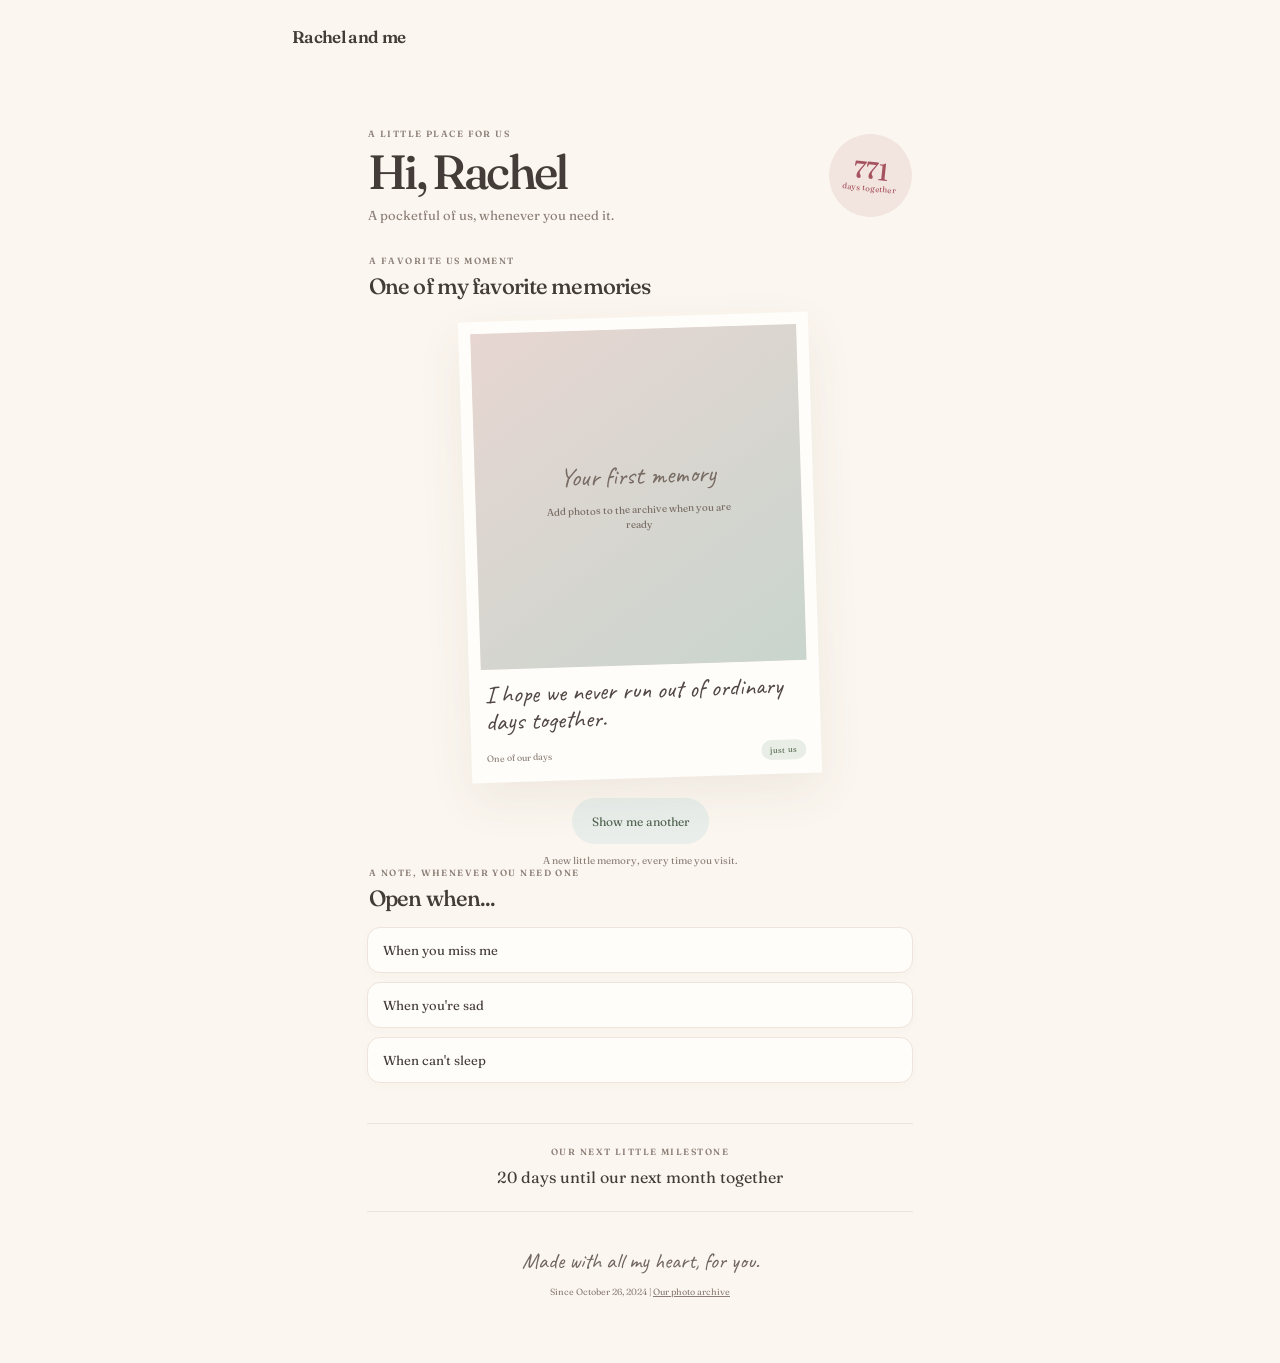
==== commit d26acd4b: "Add files via upload odinoe" ====
--- a/index.html
+++ b/index.html
@@ -45,9 +45,6 @@
         <button id="another-button" class="button secondary">Show me another</button>
         <p class="shuffle-note">A new little memory, every time you visit.</p>
       </section>
-      <section class="love-reason">
-        <div><p class="eyebrow">TODAY'S LITTLE REMINDER</p><p id="reason-text" class="reason-text"></p></div>
-      </section>
       <section class="open-when">
         <div class="section-heading">
           <div><p class="eyebrow">A NOTE, WHENEVER YOU NEED ONE</p><h2>Open when...</h2></div>
--- a/style.css
+++ b/style.css
@@ -103,14 +103,6 @@
 .secondary { background: #e9eeea; color: #526350; font-size: 12px; }
 .primary { background: var(--blush-deep); color: #fff; font-size: 12px; }
 .shuffle-note { font-size: 10px; color: var(--muted); margin: 10px 0 0; }
-.love-reason {
-  margin: 46px 0 45px;
-  padding: 19px 18px;
-  border: 1px solid #e8e3d9;
-  border-radius: 16px;
-  background: #f4f1e9;
-}
-.reason-text { font-family: var(--font-hand); font-size: 23px; line-height: 1.12; margin: 0; color: #5d6656; }
 .open-when { margin-bottom: 40px; }
 .open-when .section-heading { margin-bottom: 15px; }
 .note-list { display: grid; gap: 9px; }
